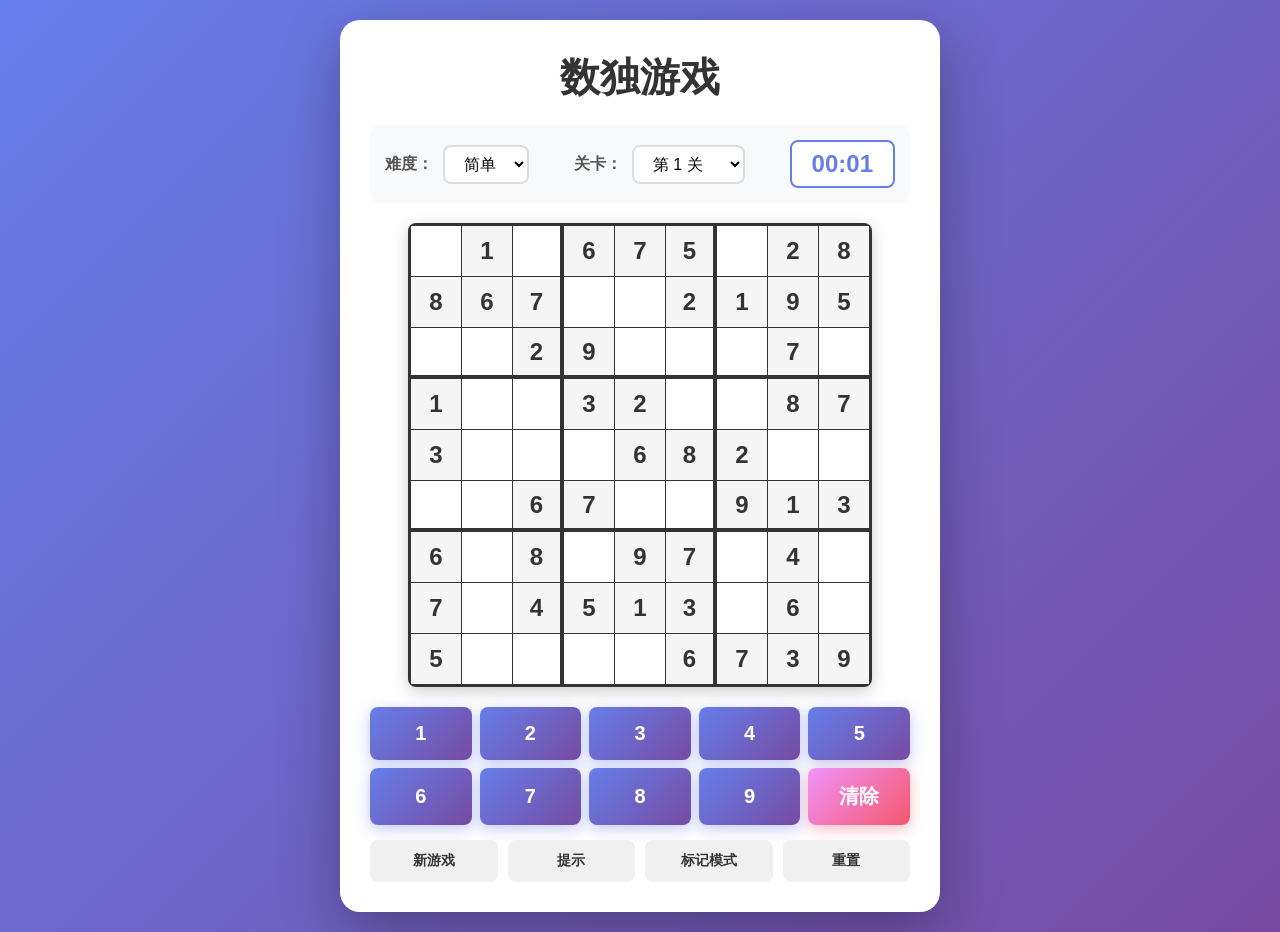
==== index.html @ a090c9d1 "add index.html" ====
<!DOCTYPE html>
<html lang="zh-CN">
<head>
    <meta charset="UTF-8">
    <meta name="viewport" content="width=device-width, initial-scale=1.0, maximum-scale=1.0, user-scalable=no">
    <meta name="theme-color" content="#667eea">
    <meta name="apple-mobile-web-app-capable" content="yes">
    <meta name="apple-mobile-web-app-status-bar-style" content="black-translucent">
    <meta name="apple-mobile-web-app-title" content="数独">
    <title>数独游戏</title>
    <link rel="stylesheet" href="style.css">
    <link rel="manifest" href="manifest.json">
    <link rel="icon" type="image/png" sizes="192x192" href="icon-192.png">
    <link rel="icon" type="image/png" sizes="512x512" href="icon-512.png">
    <link rel="apple-touch-icon" sizes="192x192" href="icon-192.png">
</head>
<body>
    <div class="container">
        <div class="header">
            <h1>数独游戏</h1>
            <div class="game-info">
                <div class="difficulty-selector">
                    <label>难度：</label>
                    <select id="difficulty">
                        <option value="easy">简单</option>
                        <option value="medium">进阶</option>
                        <option value="expert">专家</option>
                    </select>
                </div>
                <div class="level-selector">
                    <label>关卡：</label>
                    <select id="level"></select>
                </div>
                <div class="timer">
                    <span id="timer">00:00</span>
                </div>
            </div>
        </div>

        <div class="game-area">
            <div class="sudoku-board" id="sudokuBoard"></div>
            
            <div class="controls">
                <div class="number-pad">
                    <button class="num-btn" data-num="1">1</button>
                    <button class="num-btn" data-num="2">2</button>
                    <button class="num-btn" data-num="3">3</button>
                    <button class="num-btn" data-num="4">4</button>
                    <button class="num-btn" data-num="5">5</button>
                    <button class="num-btn" data-num="6">6</button>
                    <button class="num-btn" data-num="7">7</button>
                    <button class="num-btn" data-num="8">8</button>
                    <button class="num-btn" data-num="9">9</button>
                    <button class="num-btn clear-btn" data-num="0">清除</button>
                </div>
                
                <div class="action-buttons">
                    <button id="newGameBtn">新游戏</button>
                    <button id="hintBtn">提示</button>
                    <button id="noteModeBtn">标记模式</button>
                    <button id="resetBtn">重置</button>
                </div>
            </div>
        </div>

        <div class="message" id="message"></div>
    </div>

    <script src="game.js"></script>
    <script>
        if ('serviceWorker' in navigator) {
            window.addEventListener('load', () => {
                navigator.serviceWorker.register('/service-worker.js')
                    .then(registration => {
                        console.log('ServiceWorker注册成功:', registration.scope);
                    })
                    .catch(error => {
                        console.log('ServiceWorker注册失败:', error);
                    });
            });
        }
    </script>
</body>
</html>
---- style.css ----
* {
    margin: 0;
    padding: 0;
    box-sizing: border-box;
}

body {
    font-family: 'Arial', sans-serif;
    background: linear-gradient(135deg, #667eea 0%, #764ba2 100%);
    min-height: 100vh;
    display: flex;
    justify-content: center;
    align-items: center;
    padding: 20px;
}

.container {
    background: white;
    border-radius: 20px;
    box-shadow: 0 20px 60px rgba(0, 0, 0, 0.3);
    padding: 30px;
    max-width: 600px;
    width: 100%;
}

.header {
    text-align: center;
    margin-bottom: 20px;
}

.header h1 {
    color: #333;
    margin-bottom: 20px;
    font-size: 2.5em;
}

.game-info {
    display: flex;
    justify-content: space-between;
    align-items: center;
    flex-wrap: wrap;
    gap: 15px;
    padding: 15px;
    background: #f8f9fa;
    border-radius: 10px;
}

.difficulty-selector,
.level-selector {
    display: flex;
    align-items: center;
    gap: 10px;
}

.difficulty-selector label,
.level-selector label {
    font-weight: bold;
    color: #555;
}

select {
    padding: 8px 15px;
    border: 2px solid #ddd;
    border-radius: 8px;
    font-size: 16px;
    background: white;
    cursor: pointer;
    transition: all 0.3s;
}

select:hover {
    border-color: #667eea;
}

.timer {
    font-size: 24px;
    font-weight: bold;
    color: #667eea;
    background: white;
    padding: 8px 20px;
    border-radius: 8px;
    border: 2px solid #667eea;
}

.game-area {
    display: flex;
    flex-direction: column;
    gap: 20px;
    align-items: center;
}

.sudoku-board {
    display: grid;
    grid-template-columns: repeat(9, 1fr);
    gap: 1px;
    background: #333;
    padding: 3px;
    border-radius: 8px;
    box-shadow: 0 4px 15px rgba(0, 0, 0, 0.2);
}

.cell {
    width: 50px;
    height: 50px;
    display: flex;
    justify-content: center;
    align-items: center;
    font-size: 24px;
    font-weight: bold;
    background: white;
    cursor: pointer;
    transition: all 0.2s;
    position: relative;
    user-select: none;
}

.cell:hover {
    background: #e3f2fd;
}

.cell.selected {
    background: #bbdefb;
    border: 2px solid #2196f3;
}

.cell.highlighted {
    background: #fff9c4;
}

.cell.fixed {
    color: #333;
    background: #f5f5f5;
}

.cell.error {
    color: #d32f2f;
    background: #ffcdd2;
}

.cell.same-number {
    background: #c8e6c9;
}

.cell.highlighted.same-number {
    background: #c8e6c9;
}

.cell.fixed.same-number {
    background: #c8e6c9;
}

.cell.fixed.same-number.highlighted {
    background: #c8e6c9;
}

.cell.notes {
    display: grid;
    grid-template-columns: repeat(3, 1fr);
    grid-template-rows: repeat(3, 1fr);
    font-size: 10px;
    color: #666;
}

.cell .note {
    display: flex;
    justify-content: center;
    align-items: center;
    font-size: 12px;
    color: #666;
}

.cell:nth-child(3n) {
    border-right: 3px solid #333;
}

.cell:nth-child(9n) {
    border-right: none;
}

.cell:nth-child(n+19):nth-child(-n+27),
.cell:nth-child(n+46):nth-child(-n+54) {
    border-bottom: 3px solid #333;
}

.controls {
    width: 100%;
    display: flex;
    flex-direction: column;
    gap: 15px;
}

.number-pad {
    display: grid;
    grid-template-columns: repeat(5, 1fr);
    gap: 8px;
}

.num-btn {
    padding: 15px;
    font-size: 20px;
    font-weight: bold;
    border: none;
    border-radius: 8px;
    background: linear-gradient(135deg, #667eea 0%, #764ba2 100%);
    color: white;
    cursor: pointer;
    transition: all 0.3s;
    box-shadow: 0 4px 15px rgba(102, 126, 234, 0.4);
}

.num-btn:hover {
    transform: translateY(-2px);
    box-shadow: 0 6px 20px rgba(102, 126, 234, 0.6);
}

.num-btn:active {
    transform: translateY(0);
}

.clear-btn {
    background: linear-gradient(135deg, #f093fb 0%, #f5576c 100%);
    box-shadow: 0 4px 15px rgba(245, 87, 108, 0.4);
}

.clear-btn:hover {
    box-shadow: 0 6px 20px rgba(245, 87, 108, 0.6);
}

.action-buttons {
    display: grid;
    grid-template-columns: repeat(4, 1fr);
    gap: 10px;
}

.action-buttons button {
    padding: 12px;
    font-size: 14px;
    font-weight: bold;
    border: none;
    border-radius: 8px;
    cursor: pointer;
    transition: all 0.3s;
    background: #f0f0f0;
    color: #333;
}

.action-buttons button:hover {
    background: #e0e0e0;
    transform: translateY(-2px);
}

.action-buttons button.active {
    background: linear-gradient(135deg, #667eea 0%, #764ba2 100%);
    color: white;
}

.message {
    text-align: center;
    padding: 15px;
    border-radius: 8px;
    font-weight: bold;
    display: none;
    margin-top: 20px;
}

.message.success {
    display: block;
    background: #c8e6c9;
    color: #2e7d32;
}

.message.error {
    display: block;
    background: #ffcdd2;
    color: #d32f2f;
}

@media (max-width: 600px) {
    .container {
        padding: 15px;
    }

    .header h1 {
        font-size: 2em;
    }

    .cell {
        width: 35px;
        height: 35px;
        font-size: 18px;
    }

    .number-pad {
        grid-template-columns: repeat(5, 1fr);
    }

    .num-btn {
        padding: 10px;
        font-size: 16px;
    }

    .action-buttons {
        grid-template-columns: repeat(2, 1fr);
    }
}
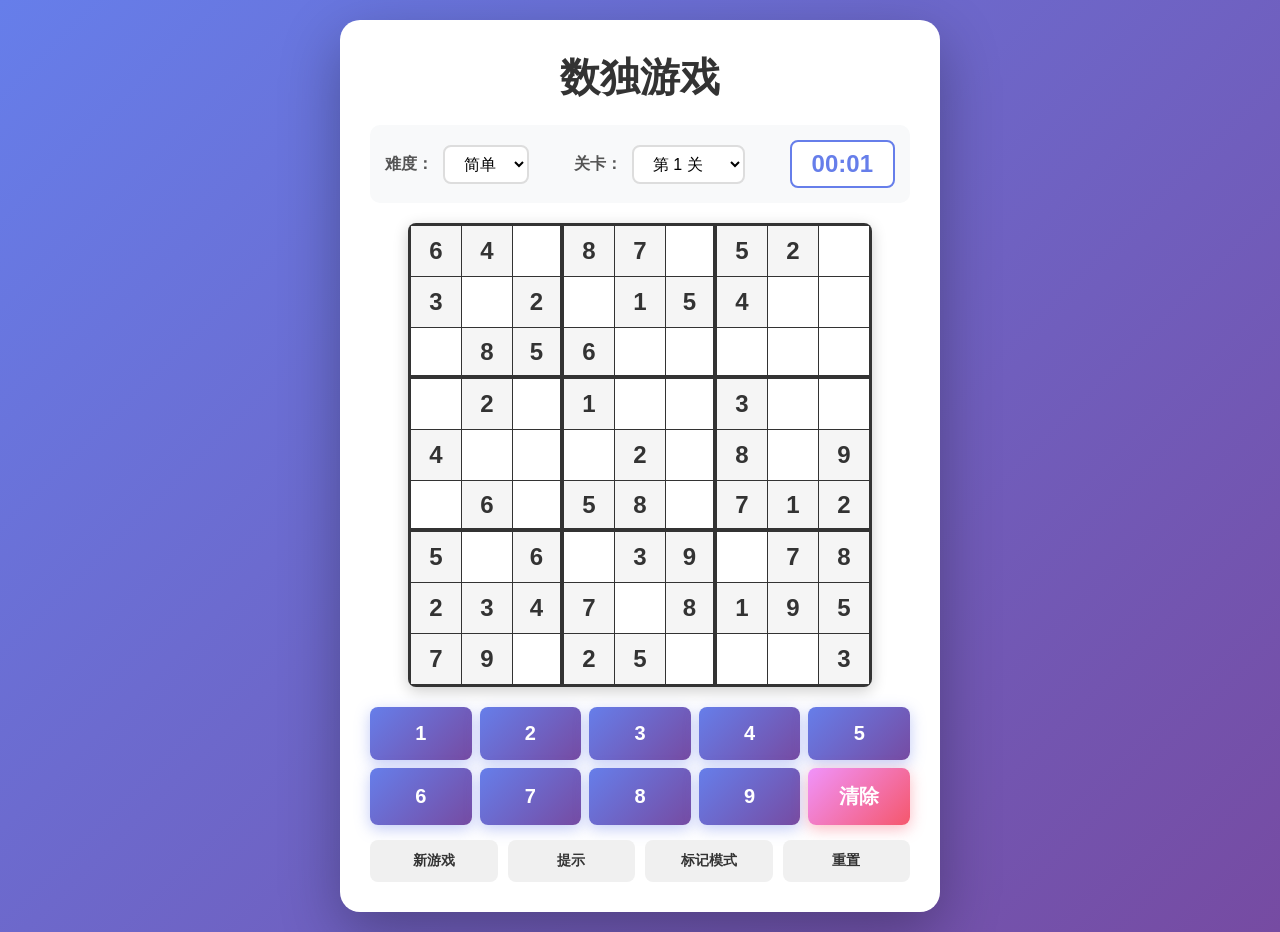
==== commit 3d0a7711: "Add files via upload" ====
--- a/index.html
+++ b/index.html
@@ -66,6 +66,16 @@
         <div class="message" id="message"></div>
     </div>
 
+    <div class="modal" id="winModal">
+        <div class="modal-content">
+            <h2>恭喜！你成功完成了数独！</h2>
+            <div class="modal-buttons">
+                <button id="nextLevelBtn">下一关</button>
+                <button id="backBtn">返回</button>
+            </div>
+        </div>
+    </div>
+
     <script src="game.js"></script>
     <script>
         if ('serviceWorker' in navigator) {
--- a/style.css
+++ b/style.css
@@ -275,6 +275,62 @@
     color: #d32f2f;
 }
 
+.modal {
+    display: none;
+    position: fixed;
+    z-index: 1000;
+    left: 0;
+    top: 0;
+    width: 100%;
+    height: 100%;
+    background-color: rgba(0, 0, 0, 0.5);
+    align-items: center;
+    justify-content: center;
+}
+
+.modal.show {
+    display: flex;
+}
+
+.modal-content {
+    background: white;
+    padding: 30px;
+    border-radius: 12px;
+    text-align: center;
+    max-width: 90%;
+    width: 400px;
+    box-shadow: 0 4px 20px rgba(0, 0, 0, 0.2);
+}
+
+.modal-content h2 {
+    margin: 0 0 20px 0;
+    color: #2e7d32;
+    font-size: 24px;
+}
+
+.modal-buttons {
+    display: flex;
+    gap: 15px;
+    justify-content: center;
+}
+
+.modal-buttons button {
+    padding: 12px 24px;
+    border: none;
+    border-radius: 8px;
+    font-size: 16px;
+    cursor: pointer;
+    transition: all 0.3s;
+    background: linear-gradient(135deg, #667eea 0%, #764ba2 100%);
+    color: white;
+    font-weight: bold;
+}
+
+.modal-buttons button:hover {
+    transform: translateY(-2px);
+    box-shadow: 0 4px 12px rgba(102, 126, 234, 0.4);
+}
+
 @media (max-width: 600px) {
     .container {
         padding: 15px;
